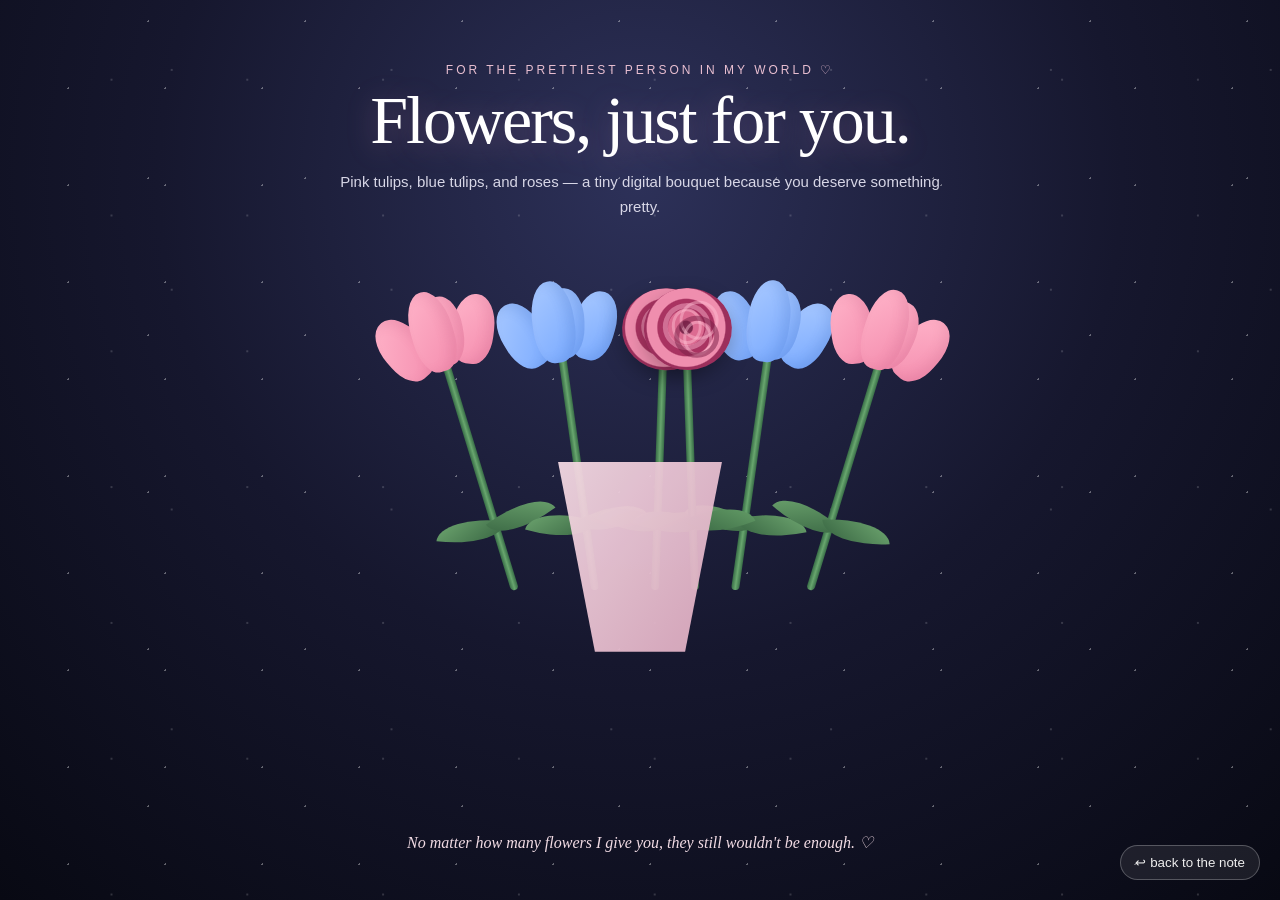
==== bouquet.html @ 2b85ff5c "Add files via upload" ====
<!DOCTYPE html>
<html lang="en">
<head>
  <meta charset="UTF-8">
  <meta name="viewport" content="width=device-width, initial-scale=1.0">
  <title>For You ♡</title>
  <link rel="stylesheet" href="styles.css">
</head>
<body class="bouquet-page">
  <div class="stars" aria-hidden="true"></div>
  <main class="garden">
    <p class="message-top">For the prettiest person in my world ♡</p>
    <h1>Flowers, just for you.</h1>
    <p class="message">Pink tulips, blue tulips, and roses — a tiny digital bouquet because you deserve something pretty.</p>

    <section class="bouquet" aria-label="A bouquet of flowers">
      <div class="flower pink-tulip flower-a"><div class="petals"><i></i><i></i><i></i><i></i></div><div class="stem"></div><div class="leaf l1"></div><div class="leaf l2"></div></div>
      <div class="flower blue-tulip flower-b"><div class="petals"><i></i><i></i><i></i><i></i></div><div class="stem"></div><div class="leaf l1"></div><div class="leaf l2"></div></div>
      <div class="flower rose flower-c"><div class="rose-head"><span></span><b></b><i></i></div><div class="stem"></div><div class="leaf l1"></div><div class="leaf l2"></div></div>
      <div class="flower blue-tulip flower-d"><div class="petals"><i></i><i></i><i></i><i></i></div><div class="stem"></div><div class="leaf l1"></div><div class="leaf l2"></div></div>
      <div class="flower pink-tulip flower-e"><div class="petals"><i></i><i></i><i></i><i></i></div><div class="stem"></div><div class="leaf l1"></div><div class="leaf l2"></div></div>
      <div class="flower rose flower-f"><div class="rose-head"><span></span><b></b><i></i></div><div class="stem"></div><div class="leaf l1"></div><div class="leaf l2"></div></div>
      <div class="wrap"></div>
    </section>

    <p class="final-note">No matter how many flowers I give you, they still wouldn't be enough. ♡</p>
    <button class="back-btn" onclick="location.href='index.html'">↩ back to the note</button>
  </main>
</body>
</html>
---- styles.css ----
*{box-sizing:border-box;margin:0;padding:0}
:root{--ink:#4d3040;--pink:#f48cae;--pink2:#ffb4c9;--blue:#78a9ff;--blue2:#a9c9ff;--green:#477d55}
html,body{min-height:100%;font-family:Georgia,'Times New Roman',serif;color:var(--ink)}
body{overflow:hidden}
.cover-page{min-height:100vh;display:grid;place-items:center;background:radial-gradient(circle at 50% 20%,#fff8fb 0,#ffeaf2 38%,#f7d5e1 100%);position:relative}
.cover-page:before,.cover-page:after{content:'';position:fixed;border-radius:50%;filter:blur(2px);opacity:.45;pointer-events:none}.cover-page:before{width:420px;height:420px;background:#ffd0df;left:-180px;top:-150px}.cover-page:after{width:350px;height:350px;background:#d5e4ff;right:-150px;bottom:-120px}
.sparkles:before{content:'✦  ·  ✧  ·  ✦  ·  ˚  ✧  ·  ✦';position:fixed;inset:10% 5%;font-size:28px;line-height:4;color:#fff;opacity:.75;word-spacing:28px;animation:float 7s ease-in-out infinite;pointer-events:none}
.card{width:min(90vw,560px);padding:65px 45px 55px;text-align:center;background:rgba(255,255,255,.65);border:1px solid rgba(255,255,255,.85);box-shadow:0 25px 80px rgba(110,55,85,.16);backdrop-filter:blur(12px);border-radius:34px;position:relative;z-index:2;animation:appear 1s ease both}
.mini-flower{font-size:52px;margin-bottom:18px;animation:bob 3s ease-in-out infinite}.eyebrow{font:600 12px/1.2 Arial,sans-serif;text-transform:uppercase;letter-spacing:4px;color:#a06a83;margin-bottom:18px}h1{font-size:clamp(38px,8vw,62px);font-weight:400;line-height:.98;letter-spacing:-2px}h1 span{color:#d95d89;font-style:italic}.from{margin:25px 0 30px;font-size:18px;color:#80566b}.open-btn{border:0;background:#d96591;color:white;padding:15px 26px;border-radius:999px;font:600 15px Arial,sans-serif;cursor:pointer;box-shadow:0 10px 25px rgba(217,101,145,.25);transition:.25s}.open-btn:hover{transform:translateY(-3px) scale(1.02);box-shadow:0 14px 30px rgba(217,101,145,.32)}.open-btn span{margin-left:8px}.hint{font:11px Arial,sans-serif;color:#a78996;margin-top:13px;letter-spacing:1px}
.bouquet-page{min-height:100vh;background:radial-gradient(circle at 50% 20%,#2d3159 0,#16172e 50%,#080913 100%);color:#fff;overflow:hidden}.stars:before,.stars:after{content:'';position:fixed;inset:0;background-image:radial-gradient(#fff 1px,transparent 1px),radial-gradient(#fff 1px,transparent 1px);background-size:97px 97px,157px 157px;background-position:20px 40px,70px 100px;opacity:.35;animation:drift 18s linear infinite}.stars:after{transform:scale(1.4);opacity:.16;animation-duration:27s}.garden{height:100vh;position:relative;z-index:1;text-align:center;padding:7vh 20px 0}.message-top{font:12px Arial,sans-serif;letter-spacing:3px;text-transform:uppercase;color:#e9bfd1;margin-bottom:10px}.garden h1{font-size:clamp(36px,7vw,68px);color:#fff;text-shadow:0 4px 30px rgba(255,175,210,.25)}.message{max-width:620px;margin:15px auto 0;color:#d7d6e6;font:15px/1.7 Arial,sans-serif}.bouquet{position:relative;width:min(92vw,720px);height:440px;margin:0 auto}.wrap{position:absolute;z-index:20;bottom:8px;left:50%;transform:translateX(-50%);width:205px;height:190px;background:linear-gradient(125deg,#f5dce5,#dba6bd);clip-path:polygon(10% 0,90% 0,72% 100%,28% 100%);filter:drop-shadow(0 14px 18px rgba(0,0,0,.35));opacity:.95}.flower{position:absolute;bottom:70px;left:50%;width:120px;height:310px;transform-origin:50% 100%;animation:sway 4s ease-in-out infinite}.flower-a{transform:translateX(-185px) rotate(-17deg);animation-delay:-1s}.flower-b{transform:translateX(-105px) rotate(-8deg);animation-delay:-2s}.flower-c{transform:translateX(-45px) rotate(2deg);animation-delay:-.5s}.flower-d{transform:translateX(35px) rotate(8deg);animation-delay:-1.7s}.flower-e{transform:translateX(110px) rotate(17deg);animation-delay:-2.3s}.flower-f{transform:translateX(-5px) rotate(-2deg);animation-delay:-3s}
.petals{position:absolute;top:0;left:17px;width:86px;height:80px}.petals i{position:absolute;bottom:0;width:42px;height:70px;border-radius:48% 48% 42% 42%;transform-origin:bottom center}.petals i:nth-child(1){left:0;transform:rotate(-24deg)}.petals i:nth-child(2){left:18px;height:82px;z-index:2}.petals i:nth-child(3){right:0;transform:rotate(24deg)}.petals i:nth-child(4){left:23px;bottom:4px;height:70px;z-index:1;transform:rotate(8deg)}.pink-tulip .petals i{background:linear-gradient(135deg,var(--pink2),var(--pink));box-shadow:inset -7px 0 12px rgba(160,50,90,.12)}.blue-tulip .petals i{background:linear-gradient(135deg,var(--blue2),var(--blue));box-shadow:inset -7px 0 12px rgba(30,70,150,.14)}
.stem{position:absolute;width:8px;height:250px;bottom:0;left:56px;background:linear-gradient(90deg,#376c46,#68a66e,#376c46);border-radius:8px;z-index:-1}.leaf{position:absolute;bottom:55px;width:66px;height:28px;background:linear-gradient(135deg,#74ad75,#315d3c);border-radius:100% 0 100% 0}.leaf.l1{left:2px;transform:rotate(24deg)}.leaf.l2{right:0;transform:scaleX(-1) rotate(20deg)}
.rose-head{position:absolute;top:8px;left:18px;width:88px;height:82px;border-radius:50%;background:radial-gradient(circle at 48% 48%,#7e294f 0 10%,#dc6b91 12% 28%,#a93361 30% 45%,#ef8eae 47% 62%,#9c2f5c 64% 78%,#d95d86 80%);box-shadow:0 8px 20px rgba(0,0,0,.25)}.rose-head:before,.rose-head:after{content:'';position:absolute;border-radius:50%;border:5px solid rgba(255,185,210,.45)}.rose-head:before{inset:15px 21px 20px 19px}.rose-head:after{inset:28px 13px 12px 30px;border-color:rgba(120,30,70,.5)}.rose-head span,.rose-head b,.rose-head i{position:absolute;display:block;border-radius:50%;border:3px solid rgba(255,190,210,.45)}.rose-head span{inset:20px 30px 26px 28px}.rose-head b{inset:33px 20px 14px 39px}.rose-head i{inset:13px 13px 30px 36px}.rose .stem{height:255px}.rose .leaf{background:linear-gradient(135deg,#6ba66d,#315d3c)}
.final-note{position:absolute;left:50%;bottom:48px;transform:translateX(-50%);width:min(90vw,700px);font-size:16px;color:#f1dbe4;font-style:italic}.back-btn{position:absolute;right:20px;bottom:20px;border:1px solid rgba(255,255,255,.25);background:rgba(255,255,255,.08);color:#eee;padding:9px 14px;border-radius:999px;cursor:pointer}
@keyframes sway{0%,100%{margin-left:0}50%{margin-left:5px}}@keyframes bob{0%,100%{transform:translateY(0)}50%{transform:translateY(-7px)}}@keyframes appear{from{opacity:0;transform:translateY(20px) scale(.98)}to{opacity:1;transform:none}}@keyframes float{0%,100%{transform:translateY(0)}50%{transform:translateY(-12px)}}@keyframes drift{to{transform:translate(30px,20px)}}
@media(max-width:650px){.card{padding:50px 25px 42px}.bouquet{height:410px;transform:scale(.78);transform-origin:top center;margin-bottom:-70px}.garden{padding-top:6vh}.message{font-size:13px}.final-note{bottom:58px}.flower-a{transform:translateX(-150px) rotate(-17deg)}.flower-b{transform:translateX(-85px) rotate(-8deg)}.flower-d{transform:translateX(10px) rotate(8deg)}.flower-e{transform:translateX(75px) rotate(17deg)}}
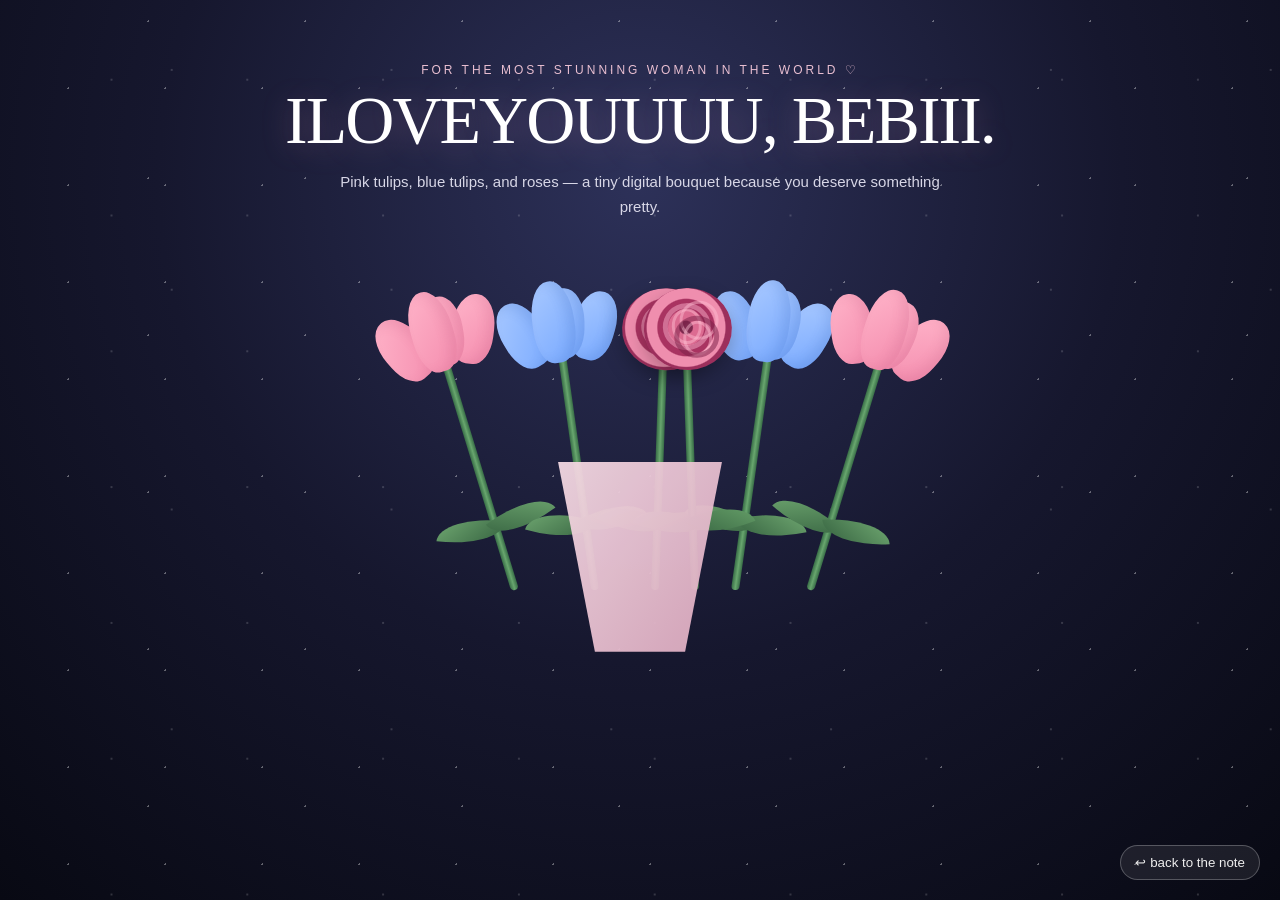
==== commit 2cdfcbe5: "bouquet.html" ====
--- a/bouquet.html
+++ b/bouquet.html
@@ -9,8 +9,8 @@
 <body class="bouquet-page">
   <div class="stars" aria-hidden="true"></div>
   <main class="garden">
-    <p class="message-top">For the prettiest person in my world ♡</p>
-    <h1>Flowers, just for you.</h1>
+    <p class="message-top">For the most stunning woman in the world ♡</p>
+    <h1>ILOVEYOUUUU, BEBIII.</h1>
     <p class="message">Pink tulips, blue tulips, and roses — a tiny digital bouquet because you deserve something pretty.</p>
 
     <section class="bouquet" aria-label="A bouquet of flowers">
@@ -23,7 +23,6 @@
       <div class="wrap"></div>
     </section>
 
-    <p class="final-note">No matter how many flowers I give you, they still wouldn't be enough. ♡</p>
     <button class="back-btn" onclick="location.href='index.html'">↩ back to the note</button>
   </main>
 </body>
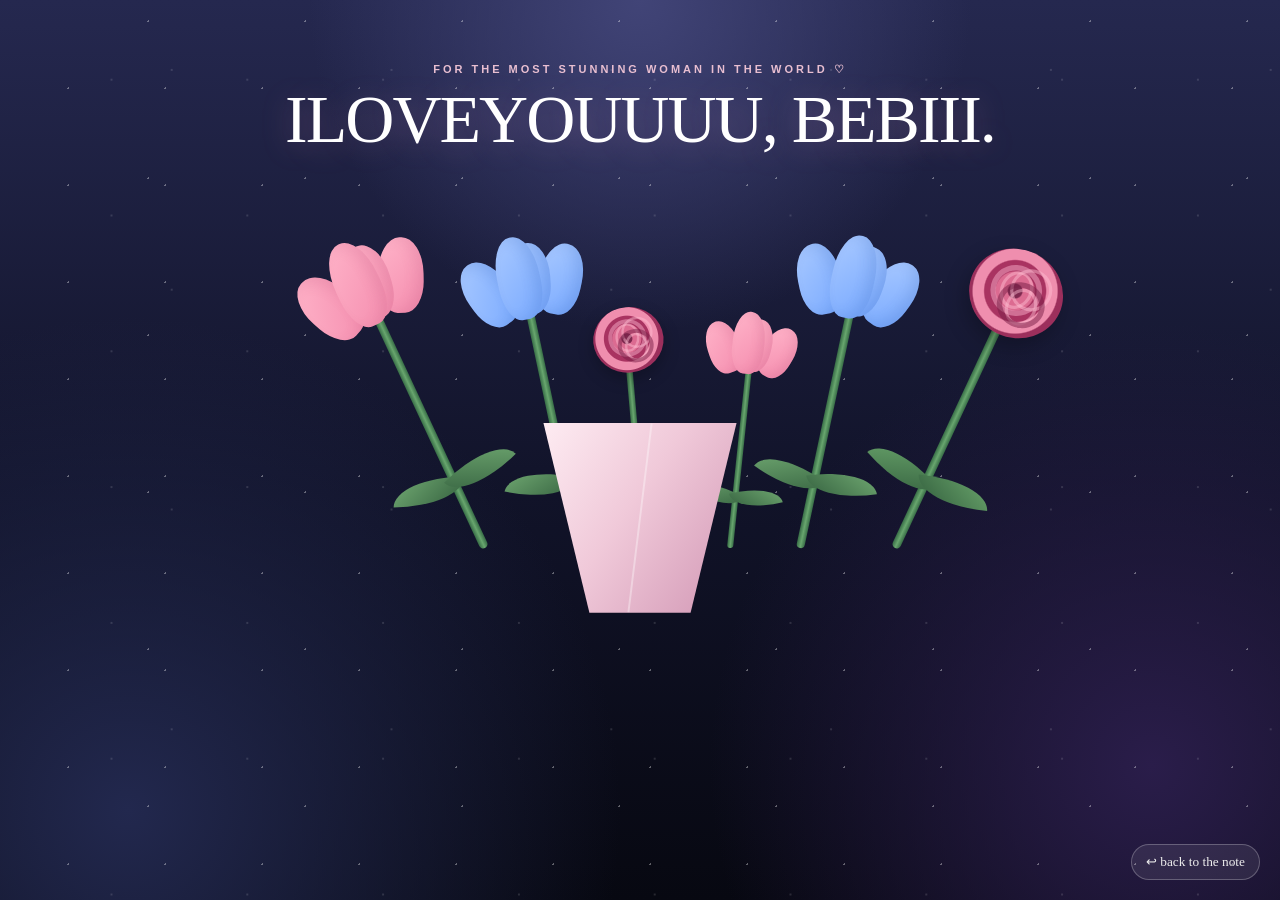
==== commit e817bbf3: "Remove message about tulips and roses Removed a message about the digital bouquet." ====
--- a/bouquet.html
+++ b/bouquet.html
@@ -3,7 +3,7 @@
 <head>
   <meta charset="UTF-8">
   <meta name="viewport" content="width=device-width, initial-scale=1.0">
-  <title>For You ♡</title>
+  <title>For my bebiii ♡</title>
   <link rel="stylesheet" href="styles.css">
 </head>
 <body class="bouquet-page">
@@ -11,7 +11,6 @@
   <main class="garden">
     <p class="message-top">For the most stunning woman in the world ♡</p>
     <h1>ILOVEYOUUUU, BEBIII.</h1>
-    <p class="message">Pink tulips, blue tulips, and roses — a tiny digital bouquet because you deserve something pretty.</p>
 
     <section class="bouquet" aria-label="A bouquet of flowers">
       <div class="flower pink-tulip flower-a"><div class="petals"><i></i><i></i><i></i><i></i></div><div class="stem"></div><div class="leaf l1"></div><div class="leaf l2"></div></div>
--- a/styles.css
+++ b/styles.css
@@ -1,16 +1,960 @@
-*{box-sizing:border-box;margin:0;padding:0}
-:root{--ink:#4d3040;--pink:#f48cae;--pink2:#ffb4c9;--blue:#78a9ff;--blue2:#a9c9ff;--green:#477d55}
-html,body{min-height:100%;font-family:Georgia,'Times New Roman',serif;color:var(--ink)}
-body{overflow:hidden}
-.cover-page{min-height:100vh;display:grid;place-items:center;background:radial-gradient(circle at 50% 20%,#fff8fb 0,#ffeaf2 38%,#f7d5e1 100%);position:relative}
-.cover-page:before,.cover-page:after{content:'';position:fixed;border-radius:50%;filter:blur(2px);opacity:.45;pointer-events:none}.cover-page:before{width:420px;height:420px;background:#ffd0df;left:-180px;top:-150px}.cover-page:after{width:350px;height:350px;background:#d5e4ff;right:-150px;bottom:-120px}
-.sparkles:before{content:'✦  ·  ✧  ·  ✦  ·  ˚  ✧  ·  ✦';position:fixed;inset:10% 5%;font-size:28px;line-height:4;color:#fff;opacity:.75;word-spacing:28px;animation:float 7s ease-in-out infinite;pointer-events:none}
-.card{width:min(90vw,560px);padding:65px 45px 55px;text-align:center;background:rgba(255,255,255,.65);border:1px solid rgba(255,255,255,.85);box-shadow:0 25px 80px rgba(110,55,85,.16);backdrop-filter:blur(12px);border-radius:34px;position:relative;z-index:2;animation:appear 1s ease both}
-.mini-flower{font-size:52px;margin-bottom:18px;animation:bob 3s ease-in-out infinite}.eyebrow{font:600 12px/1.2 Arial,sans-serif;text-transform:uppercase;letter-spacing:4px;color:#a06a83;margin-bottom:18px}h1{font-size:clamp(38px,8vw,62px);font-weight:400;line-height:.98;letter-spacing:-2px}h1 span{color:#d95d89;font-style:italic}.from{margin:25px 0 30px;font-size:18px;color:#80566b}.open-btn{border:0;background:#d96591;color:white;padding:15px 26px;border-radius:999px;font:600 15px Arial,sans-serif;cursor:pointer;box-shadow:0 10px 25px rgba(217,101,145,.25);transition:.25s}.open-btn:hover{transform:translateY(-3px) scale(1.02);box-shadow:0 14px 30px rgba(217,101,145,.32)}.open-btn span{margin-left:8px}.hint{font:11px Arial,sans-serif;color:#a78996;margin-top:13px;letter-spacing:1px}
-.bouquet-page{min-height:100vh;background:radial-gradient(circle at 50% 20%,#2d3159 0,#16172e 50%,#080913 100%);color:#fff;overflow:hidden}.stars:before,.stars:after{content:'';position:fixed;inset:0;background-image:radial-gradient(#fff 1px,transparent 1px),radial-gradient(#fff 1px,transparent 1px);background-size:97px 97px,157px 157px;background-position:20px 40px,70px 100px;opacity:.35;animation:drift 18s linear infinite}.stars:after{transform:scale(1.4);opacity:.16;animation-duration:27s}.garden{height:100vh;position:relative;z-index:1;text-align:center;padding:7vh 20px 0}.message-top{font:12px Arial,sans-serif;letter-spacing:3px;text-transform:uppercase;color:#e9bfd1;margin-bottom:10px}.garden h1{font-size:clamp(36px,7vw,68px);color:#fff;text-shadow:0 4px 30px rgba(255,175,210,.25)}.message{max-width:620px;margin:15px auto 0;color:#d7d6e6;font:15px/1.7 Arial,sans-serif}.bouquet{position:relative;width:min(92vw,720px);height:440px;margin:0 auto}.wrap{position:absolute;z-index:20;bottom:8px;left:50%;transform:translateX(-50%);width:205px;height:190px;background:linear-gradient(125deg,#f5dce5,#dba6bd);clip-path:polygon(10% 0,90% 0,72% 100%,28% 100%);filter:drop-shadow(0 14px 18px rgba(0,0,0,.35));opacity:.95}.flower{position:absolute;bottom:70px;left:50%;width:120px;height:310px;transform-origin:50% 100%;animation:sway 4s ease-in-out infinite}.flower-a{transform:translateX(-185px) rotate(-17deg);animation-delay:-1s}.flower-b{transform:translateX(-105px) rotate(-8deg);animation-delay:-2s}.flower-c{transform:translateX(-45px) rotate(2deg);animation-delay:-.5s}.flower-d{transform:translateX(35px) rotate(8deg);animation-delay:-1.7s}.flower-e{transform:translateX(110px) rotate(17deg);animation-delay:-2.3s}.flower-f{transform:translateX(-5px) rotate(-2deg);animation-delay:-3s}
-.petals{position:absolute;top:0;left:17px;width:86px;height:80px}.petals i{position:absolute;bottom:0;width:42px;height:70px;border-radius:48% 48% 42% 42%;transform-origin:bottom center}.petals i:nth-child(1){left:0;transform:rotate(-24deg)}.petals i:nth-child(2){left:18px;height:82px;z-index:2}.petals i:nth-child(3){right:0;transform:rotate(24deg)}.petals i:nth-child(4){left:23px;bottom:4px;height:70px;z-index:1;transform:rotate(8deg)}.pink-tulip .petals i{background:linear-gradient(135deg,var(--pink2),var(--pink));box-shadow:inset -7px 0 12px rgba(160,50,90,.12)}.blue-tulip .petals i{background:linear-gradient(135deg,var(--blue2),var(--blue));box-shadow:inset -7px 0 12px rgba(30,70,150,.14)}
-.stem{position:absolute;width:8px;height:250px;bottom:0;left:56px;background:linear-gradient(90deg,#376c46,#68a66e,#376c46);border-radius:8px;z-index:-1}.leaf{position:absolute;bottom:55px;width:66px;height:28px;background:linear-gradient(135deg,#74ad75,#315d3c);border-radius:100% 0 100% 0}.leaf.l1{left:2px;transform:rotate(24deg)}.leaf.l2{right:0;transform:scaleX(-1) rotate(20deg)}
-.rose-head{position:absolute;top:8px;left:18px;width:88px;height:82px;border-radius:50%;background:radial-gradient(circle at 48% 48%,#7e294f 0 10%,#dc6b91 12% 28%,#a93361 30% 45%,#ef8eae 47% 62%,#9c2f5c 64% 78%,#d95d86 80%);box-shadow:0 8px 20px rgba(0,0,0,.25)}.rose-head:before,.rose-head:after{content:'';position:absolute;border-radius:50%;border:5px solid rgba(255,185,210,.45)}.rose-head:before{inset:15px 21px 20px 19px}.rose-head:after{inset:28px 13px 12px 30px;border-color:rgba(120,30,70,.5)}.rose-head span,.rose-head b,.rose-head i{position:absolute;display:block;border-radius:50%;border:3px solid rgba(255,190,210,.45)}.rose-head span{inset:20px 30px 26px 28px}.rose-head b{inset:33px 20px 14px 39px}.rose-head i{inset:13px 13px 30px 36px}.rose .stem{height:255px}.rose .leaf{background:linear-gradient(135deg,#6ba66d,#315d3c)}
-.final-note{position:absolute;left:50%;bottom:48px;transform:translateX(-50%);width:min(90vw,700px);font-size:16px;color:#f1dbe4;font-style:italic}.back-btn{position:absolute;right:20px;bottom:20px;border:1px solid rgba(255,255,255,.25);background:rgba(255,255,255,.08);color:#eee;padding:9px 14px;border-radius:999px;cursor:pointer}
-@keyframes sway{0%,100%{margin-left:0}50%{margin-left:5px}}@keyframes bob{0%,100%{transform:translateY(0)}50%{transform:translateY(-7px)}}@keyframes appear{from{opacity:0;transform:translateY(20px) scale(.98)}to{opacity:1;transform:none}}@keyframes float{0%,100%{transform:translateY(0)}50%{transform:translateY(-12px)}}@keyframes drift{to{transform:translate(30px,20px)}}
-@media(max-width:650px){.card{padding:50px 25px 42px}.bouquet{height:410px;transform:scale(.78);transform-origin:top center;margin-bottom:-70px}.garden{padding-top:6vh}.message{font-size:13px}.final-note{bottom:58px}.flower-a{transform:translateX(-150px) rotate(-17deg)}.flower-b{transform:translateX(-85px) rotate(-8deg)}.flower-d{transform:translateX(10px) rotate(8deg)}.flower-e{transform:translateX(75px) rotate(17deg)}}
+* {
+    box-sizing: border-box;
+    margin: 0;
+    padding: 0;
+}
+
+:root {
+    --ink: #4d3040;
+    --pink: #f48cae;
+    --pink2: #ffb4c9;
+    --blue: #78a9ff;
+    --blue2: #a9c9ff;
+    --green: #477d55;
+}
+
+html,
+body {
+    min-height: 100%;
+    font-family: Georgia, "Times New Roman", serif;
+}
+
+button {
+    font-family: inherit;
+}
+
+body {
+    overflow: hidden;
+}
+
+/* =====================================================
+   FIRST PAGE
+   ===================================================== */
+
+.cover-page {
+    min-height: 100vh;
+    display: grid;
+    place-items: center;
+    position: relative;
+    isolation: isolate;
+
+    background:
+        radial-gradient(
+            circle at 50% 15%,
+            #ffffff 0%,
+            #fff7fa 20%,
+            transparent 48%
+        ),
+        radial-gradient(
+            circle at 5% 95%,
+            #f7ccdd 0%,
+            transparent 40%
+        ),
+        radial-gradient(
+            circle at 95% 10%,
+            #dbe7ff 0%,
+            transparent 38%
+        ),
+        linear-gradient(
+            135deg,
+            #fff9fb,
+            #ffeaf2 55%,
+            #f1dfeb
+        );
+}
+
+.cover-page::before,
+.cover-page::after {
+    content: "";
+    position: fixed;
+    border-radius: 50%;
+    pointer-events: none;
+    filter: blur(10px);
+    z-index: -1;
+}
+
+.cover-page::before {
+    width: 430px;
+    height: 430px;
+    background: #ffd2e1;
+    left: -190px;
+    top: -170px;
+    opacity: .5;
+}
+
+.cover-page::after {
+    width: 380px;
+    height: 380px;
+    background: #d5e4ff;
+    right: -170px;
+    bottom: -150px;
+    opacity: .45;
+}
+
+.sparkles::before {
+    content: "✦  ·  ✧  ·  ✦  ·  ˚  ✧  ·  ✦";
+    position: fixed;
+    inset: 8% 5%;
+    font-size: 28px;
+    line-height: 4;
+    color: white;
+    opacity: .7;
+    word-spacing: 28px;
+    pointer-events: none;
+    animation: float 7s ease-in-out infinite;
+}
+
+.card {
+    width: min(90vw, 560px);
+    padding: 65px 45px 55px;
+    text-align: center;
+
+    background: rgba(255, 255, 255, .66);
+    border: 1px solid rgba(255, 255, 255, .9);
+    border-radius: 34px;
+
+    box-shadow:
+        0 25px 80px rgba(110, 55, 85, .16),
+        inset 0 1px 0 rgba(255, 255, 255, .9);
+
+    backdrop-filter: blur(16px);
+
+    position: relative;
+    z-index: 2;
+
+    animation: appear 1s ease both;
+}
+
+.mini-flower {
+    font-size: 52px;
+    margin-bottom: 18px;
+    animation: bob 3s ease-in-out infinite;
+}
+
+h1 {
+    font-size: clamp(38px, 8vw, 62px);
+    font-weight: 400;
+    line-height: .98;
+    letter-spacing: -2px;
+}
+
+h1 span {
+    color: #d95d89;
+    font-style: italic;
+}
+
+.from {
+    margin: 25px 0 30px;
+    font-size: 18px;
+    color: #80566b;
+}
+
+.open-btn {
+    border: none;
+    background: linear-gradient(
+        135deg,
+        #df6b98,
+        #c95382
+    );
+
+    color: white;
+    padding: 15px 27px;
+
+    border-radius: 999px;
+
+    font: 600 15px Arial, sans-serif;
+
+    cursor: pointer;
+
+    box-shadow:
+        0 10px 25px rgba(217, 101, 145, .25);
+
+    transition:
+        transform .25s ease,
+        box-shadow .25s ease;
+}
+
+.open-btn:hover {
+    transform: translateY(-3px) scale(1.02);
+
+    box-shadow:
+        0 15px 32px rgba(217, 101, 145, .35);
+}
+
+.open-btn:active {
+    transform: scale(.97);
+}
+
+.open-btn span {
+    margin-left: 8px;
+}
+
+.hint {
+    margin-top: 13px;
+
+    font: 11px Arial, sans-serif;
+
+    color: #a78996;
+
+    letter-spacing: 1px;
+}
+
+.opening .card {
+    animation: coverOut .4s ease forwards;
+}
+
+/* =====================================================
+   SECOND PAGE
+   ===================================================== */
+
+.bouquet-page {
+    min-height: 100vh;
+
+    position: relative;
+
+    color: white;
+
+    overflow: hidden;
+
+    background:
+        radial-gradient(
+            circle at 50% 0%,
+            #414477 0%,
+            transparent 30%
+        ),
+        radial-gradient(
+            circle at 10% 90%,
+            #22284e 0%,
+            transparent 35%
+        ),
+        radial-gradient(
+            circle at 90% 85%,
+            #2a1d4a 0%,
+            transparent 32%
+        ),
+        linear-gradient(
+            180deg,
+            #25284f 0%,
+            #111329 55%,
+            #070811 100%
+        );
+}
+
+/* stars */
+
+.stars::before,
+.stars::after {
+    content: "";
+
+    position: fixed;
+
+    inset: 0;
+
+    pointer-events: none;
+
+    background-image:
+        radial-gradient(
+            white 1px,
+            transparent 1px
+        ),
+        radial-gradient(
+            white 1px,
+            transparent 1px
+        );
+
+    background-size:
+        97px 97px,
+        157px 157px;
+
+    background-position:
+        20px 40px,
+        70px 100px;
+
+    opacity: .35;
+
+    animation: drift 18s linear infinite;
+}
+
+.stars::after {
+    transform: scale(1.4);
+
+    opacity: .13;
+
+    animation-duration: 28s;
+}
+
+/* garden */
+
+.garden {
+    height: 100vh;
+
+    position: relative;
+
+    z-index: 2;
+
+    text-align: center;
+
+    padding:
+        clamp(35px, 7vh, 70px)
+        20px
+        0;
+}
+
+.message-top {
+    font:
+        600 11px Arial, sans-serif;
+
+    letter-spacing: 3px;
+
+    text-transform: uppercase;
+
+    color: #e9bfd1;
+
+    margin-bottom: 10px;
+}
+
+.garden h1 {
+    font-size:
+        clamp(34px, 7vw, 68px);
+
+    color: white;
+
+    text-shadow:
+        0 4px 30px
+        rgba(255, 175, 210, .25);
+}
+
+.message {
+    max-width: 620px;
+
+    margin:
+        15px auto 0;
+
+    color: #d7d6e6;
+
+    font:
+        15px/1.7 Arial, sans-serif;
+}
+
+/* =====================================================
+   BOUQUET
+   ===================================================== */
+
+.bouquet {
+    position: relative;
+
+    width: min(92vw, 720px);
+
+    height: 460px;
+
+    margin: 5px auto 0;
+}
+
+/* wrapping paper */
+
+.wrap {
+    position: absolute;
+
+    left: 50%;
+    bottom: 5px;
+
+    transform: translateX(-50%);
+
+    width: 230px;
+    height: 190px;
+
+    z-index: 40;
+
+    background:
+        linear-gradient(
+            125deg,
+            #fff0f5,
+            #f0c9d9 45%,
+            #ce91b0
+        );
+
+    clip-path:
+        polygon(
+            8% 0,
+            92% 0,
+            72% 100%,
+            28% 100%
+        );
+
+    filter:
+        drop-shadow(
+            0 14px 18px
+            rgba(0,0,0,.38)
+        );
+}
+
+.wrap::before {
+    content: "";
+
+    position: absolute;
+
+    left: 50%;
+    top: 0;
+
+    width: 2px;
+    height: 100%;
+
+    background:
+        rgba(255,255,255,.35);
+
+    transform:
+        translateX(-50%)
+        rotate(7deg);
+}
+
+/* =====================================================
+   FLOWERS
+   ===================================================== */
+
+.flower {
+    position: absolute;
+
+    left: 50%;
+    bottom: 70px;
+
+    width: 120px;
+    height: 310px;
+
+    transform-origin:
+        50% 100%;
+
+    animation:
+        sway 5s ease-in-out infinite;
+}
+
+/* back flowers */
+
+.flower-a {
+    transform:
+        translateX(-215px)
+        rotate(-25deg)
+        scale(1.08);
+
+    z-index: 7;
+
+    animation-delay: -1s;
+}
+
+.flower-b {
+    transform:
+        translateX(-120px)
+        rotate(-12deg)
+        scale(1.02);
+
+    z-index: 8;
+
+    animation-delay: -2s;
+}
+
+.flower-d {
+    transform:
+        translateX(100px)
+        rotate(12deg)
+        scale(1.02);
+
+    z-index: 8;
+
+    animation-delay: -1.7s;
+}
+
+.flower-f {
+    transform:
+        translateX(195px)
+        rotate(25deg)
+        scale(1.08);
+
+    z-index: 7;
+
+    animation-delay: -3s;
+}
+
+/* front flowers */
+
+.flower-c {
+    transform:
+        translateX(-55px)
+        rotate(-5deg)
+        scale(.80);
+
+    z-index: 20;
+
+    animation-delay: -.5s;
+}
+
+.flower-e {
+    transform:
+        translateX(30px)
+        rotate(6deg)
+        scale(.76);
+
+    z-index: 21;
+
+    animation-delay: -2.3s;
+}
+
+/* =====================================================
+   TULIPS
+   ===================================================== */
+
+.petals {
+    position: absolute;
+
+    top: 0;
+    left: 17px;
+
+    width: 86px;
+    height: 80px;
+}
+
+.petals i {
+    position: absolute;
+
+    bottom: 0;
+
+    width: 42px;
+    height: 70px;
+
+    border-radius:
+        48% 48% 42% 42%;
+
+    transform-origin:
+        bottom center;
+}
+
+.petals i:nth-child(1) {
+    left: 0;
+
+    transform:
+        rotate(-24deg);
+}
+
+.petals i:nth-child(2) {
+    left: 18px;
+
+    height: 82px;
+
+    z-index: 2;
+}
+
+.petals i:nth-child(3) {
+    right: 0;
+
+    transform:
+        rotate(24deg);
+}
+
+.petals i:nth-child(4) {
+    left: 23px;
+    bottom: 4px;
+
+    height: 70px;
+
+    z-index: 1;
+
+    transform:
+        rotate(8deg);
+}
+
+.pink-tulip .petals i {
+    background:
+        linear-gradient(
+            135deg,
+            var(--pink2),
+            var(--pink)
+        );
+
+    box-shadow:
+        inset -7px 0 12px
+        rgba(160,50,90,.12);
+}
+
+.blue-tulip .petals i {
+    background:
+        linear-gradient(
+            135deg,
+            var(--blue2),
+            var(--blue)
+        );
+
+    box-shadow:
+        inset -7px 0 12px
+        rgba(30,70,150,.14);
+}
+
+/* =====================================================
+   STEMS + LEAVES
+   ===================================================== */
+
+.stem {
+    position: absolute;
+
+    width: 8px;
+    height: 250px;
+
+    bottom: 0;
+    left: 56px;
+
+    background:
+        linear-gradient(
+            90deg,
+            #376c46,
+            #68a66e,
+            #376c46
+        );
+
+    border-radius: 8px;
+
+    z-index: -1;
+}
+
+.leaf {
+    position: absolute;
+
+    bottom: 55px;
+
+    width: 66px;
+    height: 28px;
+
+    background:
+        linear-gradient(
+            135deg,
+            #74ad75,
+            #315d3c
+        );
+
+    border-radius:
+        100% 0 100% 0;
+}
+
+.leaf.l1 {
+    left: 2px;
+
+    transform:
+        rotate(24deg);
+}
+
+.leaf.l2 {
+    right: 0;
+
+    transform:
+        scaleX(-1)
+        rotate(20deg);
+}
+
+/* =====================================================
+   ROSES
+   ===================================================== */
+
+.rose-head {
+    position: absolute;
+
+    top: 8px;
+    left: 18px;
+
+    width: 88px;
+    height: 82px;
+
+    border-radius: 50%;
+
+    background:
+        radial-gradient(
+            circle at 48% 48%,
+            #7e294f 0 10%,
+            #dc6b91 12% 28%,
+            #a93361 30% 45%,
+            #ef8eae 47% 62%,
+            #9c2f5c 64% 78%,
+            #d95d86 80%
+        );
+
+    box-shadow:
+        0 8px 20px
+        rgba(0,0,0,.25);
+}
+
+.rose-head::before,
+.rose-head::after {
+    content: "";
+
+    position: absolute;
+
+    border-radius: 50%;
+
+    border:
+        5px solid
+        rgba(255,185,210,.45);
+}
+
+.rose-head::before {
+    inset:
+        15px
+        21px
+        20px
+        19px;
+}
+
+.rose-head::after {
+    inset:
+        28px
+        13px
+        12px
+        30px;
+
+    border-color:
+        rgba(120,30,70,.5);
+}
+
+.rose-head span,
+.rose-head b,
+.rose-head i {
+    position: absolute;
+
+    display: block;
+
+    border-radius: 50%;
+
+    border:
+        3px solid
+        rgba(255,190,210,.45);
+}
+
+.rose-head span {
+    inset:
+        20px
+        30px
+        26px
+        28px;
+}
+
+.rose-head b {
+    inset:
+        33px
+        20px
+        14px
+        39px;
+}
+
+.rose-head i {
+    inset:
+        13px
+        13px
+        30px
+        36px;
+}
+
+.rose .stem {
+    height: 255px;
+}
+
+.rose .leaf {
+    background:
+        linear-gradient(
+            135deg,
+            #6ba66d,
+            #315d3c
+        );
+}
+
+/* =====================================================
+   BUTTON
+   ===================================================== */
+
+.back-btn {
+    position: absolute;
+
+    right: 20px;
+    bottom: 20px;
+
+    z-index: 50;
+
+    border:
+        1px solid
+        rgba(255,255,255,.25);
+
+    background:
+        rgba(255,255,255,.08);
+
+    color: #eee;
+
+    padding: 9px 14px;
+
+    border-radius: 999px;
+
+    cursor: pointer;
+
+    transition:
+        .2s ease;
+}
+
+.back-btn:hover {
+    background:
+        rgba(255,255,255,.16);
+
+    transform:
+        translateY(-2px);
+}
+
+/* =====================================================
+   ANIMATIONS
+   ===================================================== */
+
+@keyframes appear {
+    from {
+        opacity: 0;
+        transform:
+            translateY(20px)
+            scale(.98);
+    }
+
+    to {
+        opacity: 1;
+        transform:
+            translateY(0)
+            scale(1);
+    }
+}
+
+@keyframes coverOut {
+    to {
+        opacity: 0;
+        transform:
+            translateY(-8px)
+            scale(.98);
+    }
+}
+
+@keyframes bob {
+    0%,100% {
+        transform:
+            translateY(0);
+    }
+
+    50% {
+        transform:
+            translateY(-7px);
+    }
+}
+
+@keyframes float {
+    0%,100% {
+        transform:
+            translateY(0);
+    }
+
+    50% {
+        transform:
+            translateY(-12px);
+    }
+}
+
+@keyframes drift {
+    to {
+        transform:
+            translate(30px,20px);
+    }
+}
+
+@keyframes sway {
+    0%,100% {
+        margin-left: 0;
+    }
+
+    50% {
+        margin-left: 4px;
+    }
+}
+
+/* =====================================================
+   MOBILE
+   ===================================================== */
+
+@media(max-width:650px) {
+
+    .card {
+        width: 90vw;
+        padding:
+            50px
+            25px
+            42px;
+    }
+
+    .garden {
+        padding-top: 6vh;
+    }
+
+    .message {
+        font-size: 13px;
+    }
+
+    .bouquet {
+        width: 100%;
+        height: 420px;
+
+        transform:
+            scale(.72);
+
+        transform-origin:
+            top center;
+
+        margin-bottom:
+            -65px;
+    }
+
+    .flower-a {
+        transform:
+            translateX(-180px)
+            rotate(-23deg)
+            scale(1.08);
+    }
+
+    .flower-b {
+        transform:
+            translateX(-100px)
+            rotate(-11deg)
+            scale(1.02);
+    }
+
+    .flower-c {
+        transform:
+            translateX(-50px)
+            rotate(-5deg)
+            scale(.82);
+    }
+
+    .flower-e {
+        transform:
+            translateX(26px)
+            rotate(6deg)
+            scale(.78);
+    }
+
+    .flower-d {
+        transform:
+            translateX(90px)
+            rotate(11deg)
+            scale(1.02);
+    }
+
+    .flower-f {
+        transform:
+            translateX(165px)
+            rotate(23deg)
+            scale(1.08);
+    }
+
+    .final-note {
+        bottom: 58px;
+        width: 90vw;
+    }
+
+    .back-btn {
+        right: 12px;
+        bottom: 12px;
+        font-size: 12px;
+    }
+}
